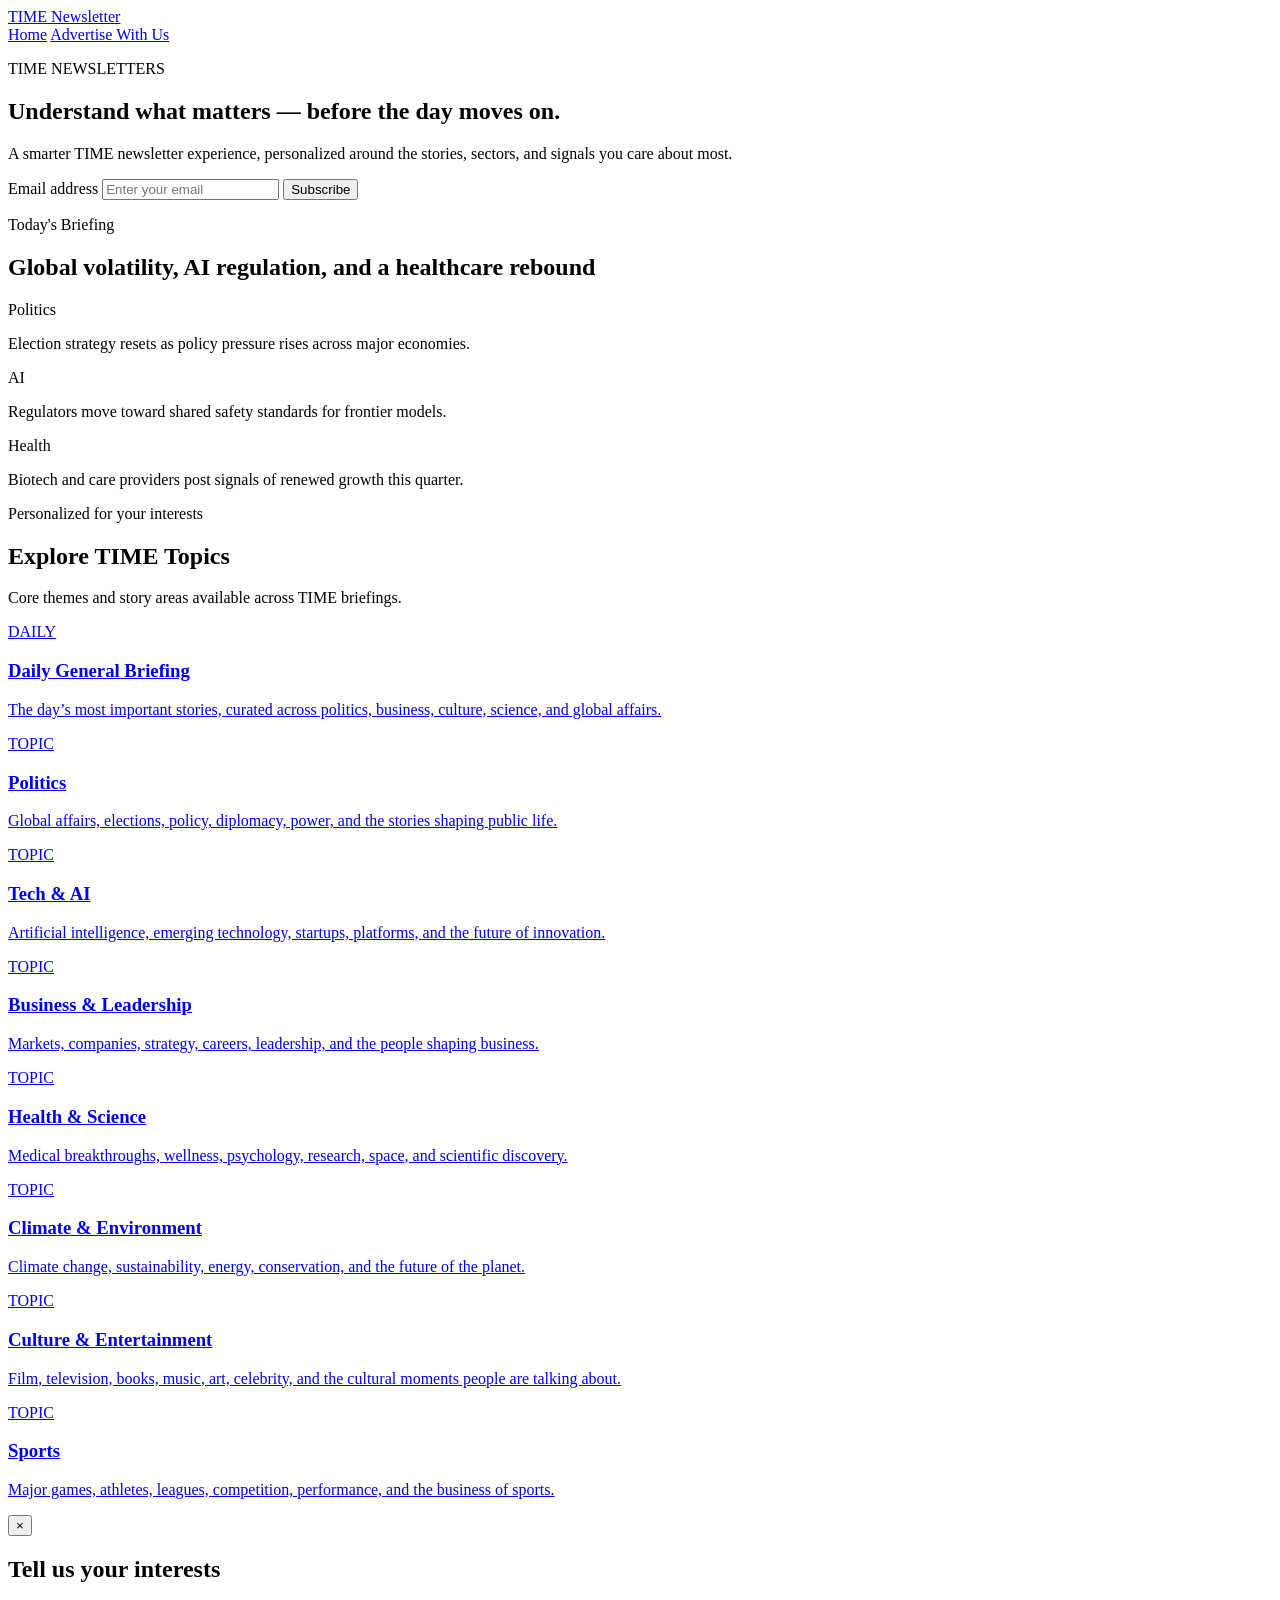
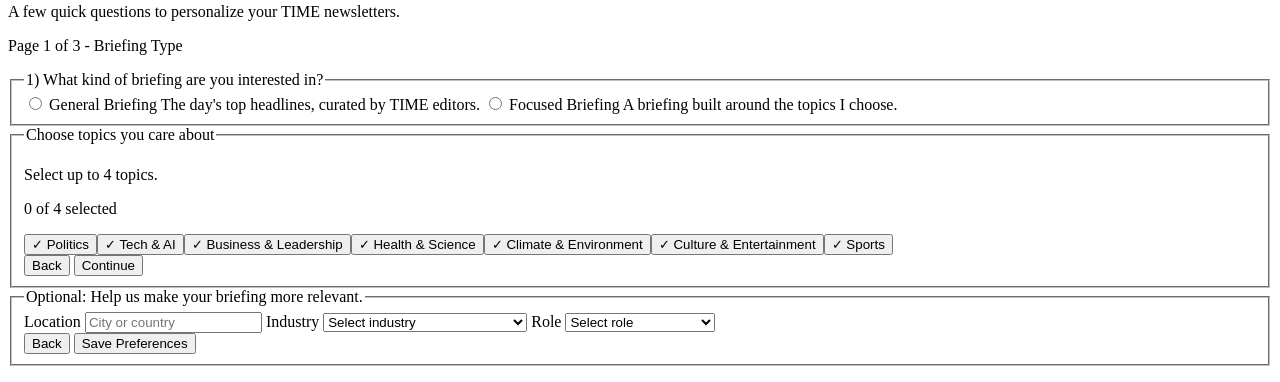
==== docs/index.html @ cae9e34d "major changes" ====
<!DOCTYPE html>
<html lang="en">
  <head>
    <meta charset="UTF-8" />
    <meta name="viewport" content="width=device-width, initial-scale=1.0" />
    <title>TIME Newsletter</title>
    <link rel="preconnect" href="https://fonts.googleapis.com" />
    <link rel="preconnect" href="https://fonts.gstatic.com" crossorigin />
    <link
      href="https://fonts.googleapis.com/css2?family=Libre+Baskerville:wght@400;700&family=Inter:wght@400;500;600;700&display=swap"
      rel="stylesheet"
    />
    <link rel="stylesheet" href="./styles.css" />
  </head>
  <body>
    <header class="site-header">
      <div class="header-inner">
        <a href="./index.html" class="brand-text">TIME Newsletter</a>
        <nav class="header-nav" aria-label="Main navigation">
          <a href="./index.html" class="header-link active">Home</a>
          <a href="./advertise.html" class="header-link">Advertise With Us</a>
        </nav>
      </div>
    </header>

    <main class="home-main">
      <section class="hero-editorial">
        <div class="hero-copy">
          <p class="hero-eyebrow">TIME NEWSLETTERS</p>
          <h1 class="hero-title">Understand what matters — before the day moves on.</h1>
          <p class="hero-subtitle">
            A smarter TIME newsletter experience, personalized around the stories, sectors, and
            signals you care about most.
          </p>
          <form id="subscriptionForm" class="email-form">
            <label for="emailInput" class="visually-hidden">Email address</label>
            <input
              id="emailInput"
              type="email"
              aria-label="Email address"
              placeholder="Enter your email"
              required
            />
            <button id="subscribeBtn" type="submit">Subscribe</button>
          </form>
          <p id="heroMessage" class="hero-message" role="status" aria-live="polite"></p>
          <!-- <ul class="trust-cues">
            <li>Curated by topic</li>
            <li>Personalized to your interests</li>
            <li>Built for daily and weekly readers</li>
          </ul> -->
        </div>

        <aside class="newsletter-preview" aria-label="Newsletter preview">
          <p class="preview-label">Today's Briefing</p>
          <h2>Global volatility, AI regulation, and a healthcare rebound</h2>
          <div class="preview-story">
            <span>Politics</span>
            <p>Election strategy resets as policy pressure rises across major economies.</p>
          </div>
          <div class="preview-story">
            <span>AI</span>
            <p>Regulators move toward shared safety standards for frontier models.</p>
          </div>
          <div class="preview-story">
            <span>Health</span>
            <p>Biotech and care providers post signals of renewed growth this quarter.</p>
          </div>
          <p class="preview-footer">Personalized for your interests</p>
        </aside>
      </section>

      <section class="interest-blocks-section" aria-label="Interest categories">
        <div class="topic-selection-header">
          <div>
            <h2>Explore TIME Topics</h2>
            <p>
              Core themes and story areas available across TIME briefings.
            </p>
          </div>
        </div>
        <div class="home-topic-card-grid">
          <a class="home-topic-card" href="./stories.html?interest=Daily%20General%20Briefing">
            <span class="home-topic-card-label">DAILY</span>
            <h3 class="home-topic-card-title">Daily General Briefing</h3>
            <p class="home-topic-card-description">
              The day’s most important stories, curated across politics, business, culture, science,
              and global affairs.
            </p>
          </a>
          <a class="home-topic-card" href="./stories.html?interest=World%20News%20%26%20Politics">
            <span class="home-topic-card-label">TOPIC</span>
            <h3 class="home-topic-card-title">Politics</h3>
            <p class="home-topic-card-description">
              Global affairs, elections, policy, diplomacy, power, and the stories shaping public
              life.
            </p>
          </a>
          <a class="home-topic-card" href="./stories.html?interest=Tech%20%26%20AI">
            <span class="home-topic-card-label">TOPIC</span>
            <h3 class="home-topic-card-title">Tech &amp; AI</h3>
            <p class="home-topic-card-description">
              Artificial intelligence, emerging technology, startups, platforms, and the future of
              innovation.
            </p>
          </a>
          <a class="home-topic-card" href="./stories.html?interest=Business%20%26%20Leadership">
            <span class="home-topic-card-label">TOPIC</span>
            <h3 class="home-topic-card-title">Business &amp; Leadership</h3>
            <p class="home-topic-card-description">
              Markets, companies, strategy, careers, leadership, and the people shaping business.
            </p>
          </a>
          <a class="home-topic-card" href="./stories.html?interest=Health%20%26%20Science">
            <span class="home-topic-card-label">TOPIC</span>
            <h3 class="home-topic-card-title">Health &amp; Science</h3>
            <p class="home-topic-card-description">
              Medical breakthroughs, wellness, psychology, research, space, and scientific discovery.
            </p>
          </a>
          <a class="home-topic-card" href="./stories.html?interest=Climate%20%26%20Environment">
            <span class="home-topic-card-label">TOPIC</span>
            <h3 class="home-topic-card-title">Climate &amp; Environment</h3>
            <p class="home-topic-card-description">
              Climate change, sustainability, energy, conservation, and the future of the planet.
            </p>
          </a>
          <a class="home-topic-card" href="./stories.html?interest=Culture%20%26%20Entertainment">
            <span class="home-topic-card-label">TOPIC</span>
            <h3 class="home-topic-card-title">Culture &amp; Entertainment</h3>
            <p class="home-topic-card-description">
              Film, television, books, music, art, celebrity, and the cultural moments people are
              talking about.
            </p>
          </a>
          <a class="home-topic-card" href="./stories.html?interest=Sports">
            <span class="home-topic-card-label">TOPIC</span>
            <h3 class="home-topic-card-title">Sports</h3>
            <p class="home-topic-card-description">
              Major games, athletes, leagues, competition, performance, and the business of sports.
            </p>
          </a>
        </div>
      </section>
    </main>

    <div id="questionModal" class="modal hidden" aria-hidden="true">
      <div class="modal-content">
        <button id="closeModalBtn" class="close-btn" aria-label="Close">&times;</button>
        <h2>Tell us your interests</h2>
        <p class="modal-subtitle">A few quick questions to personalize your TIME newsletters.</p>
        <div class="step-status">
          <p id="stepLabel" class="step-label">Page 1 of 3 - Briefing Type</p>
          <div class="step-dots" aria-hidden="true">
            <span class="step-dot active" data-step-dot="1"></span>
            <span class="step-dot" data-step-dot="2"></span>
            <span class="step-dot" data-step-dot="3"></span>
          </div>
        </div>

        <form id="detailsForm" class="details-form">
          <fieldset class="form-step" data-step="1">
            <legend id="briefingTypeLegend">1) What kind of briefing are you interested in?</legend>
            <div id="briefingTypeOptions" class="briefing-options">
              <label class="briefing-option-card">
                <input type="radio" name="briefingType" value="general" />
                <span class="briefing-title">General Briefing</span>
                <span class="briefing-copy">The day's top headlines, curated by TIME editors.</span>
              </label>
              <label class="briefing-option-card">
                <input type="radio" name="briefingType" value="focused" />
                <span class="briefing-title">Focused Briefing</span>
                <span class="briefing-copy">A briefing built around the topics I choose.</span>
              </label>
            </div>
          </fieldset>

          <fieldset class="form-step hidden" data-step="2">
            <legend id="topicStepLegend">Choose topics you care about</legend>
            <p id="topicStepHelp" class="topic-help">Select up to 4 topics.</p>
            <p id="topicSelectionCounter" class="selection-counter">0 of 4 selected</p>
            <div id="topicSelectionGrid" class="topics-grid"></div>
            <div class="step-actions">
              <button type="button" id="backStepBtn2" class="secondary-btn">Back</button>
              <button type="button" id="nextStepBtn3" class="save-btn" disabled>Continue</button>
            </div>
          </fieldset>

          <fieldset class="form-step hidden" data-step="3">
            <legend>Optional: Help us make your briefing more relevant.</legend>
            <div class="profile-grid">
              <label>
                Location
                <input id="locationInput" type="text" placeholder="City or country" />
              </label>
              <label>
                Industry
                <select id="industrySelect">
                  <option value="">Select industry</option>
                  <option>Technology</option>
                  <option>Healthcare</option>
                  <option>Finance</option>
                  <option>Media and Entertainment</option>
                  <option>Retail and E-commerce</option>
                  <option>Manufacturing</option>
                  <option>Education</option>
                  <option>Government and Public Sector</option>
                  <option>Consulting</option>
                  <option>Other</option>
                </select>
              </label>
              <label>
                Role
                <select id="roleSelect">
                  <option value="">Select role</option>
                  <option>Founder / Co-founder</option>
                  <option>C-Level Executive</option>
                  <option>VP / Director</option>
                  <option>Manager</option>
                  <option>Individual Contributor</option>
                  <option>Consultant / Advisor</option>
                  <option>Student / Researcher</option>
                  <option>Other</option>
                </select>
              </label>
            </div>
            <div class="step-actions">
              <button type="button" id="backStepBtn4" class="secondary-btn">Back</button>
              <button type="submit" class="save-btn">Save Preferences</button>
            </div>
          </fieldset>

          <p id="formMessage" class="form-message"></p>
        </form>
      </div>
    </div>

    <script src="./app.js"></script>
  </body>
</html>
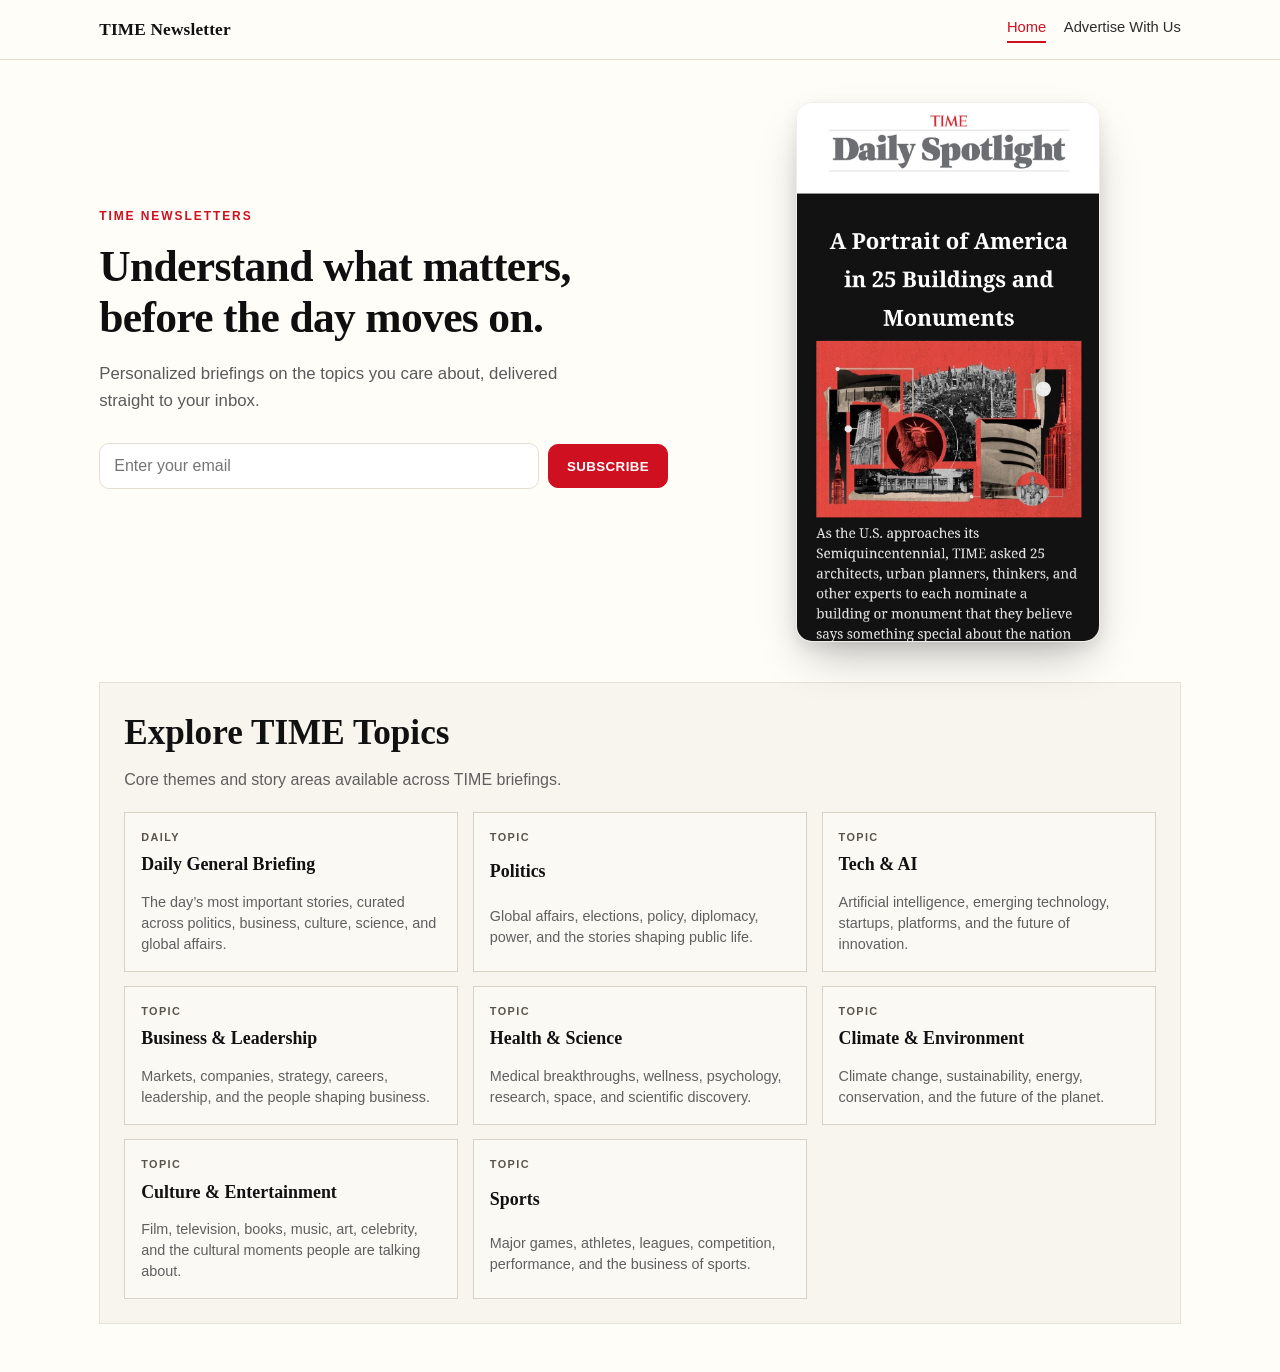
==== commit 23e60a8b: "changes" ====
--- a/docs/index.html
+++ b/docs/index.html
@@ -26,11 +26,10 @@
     <main class="home-main">
       <section class="hero-editorial">
         <div class="hero-copy">
-          <p class="hero-eyebrow">TIME NEWSLETTERS</p>
-          <h1 class="hero-title">Understand what matters — before the day moves on.</h1>
+          <p class="hero-eyebrow">TIME Newsletters</p>
+          <h1 class="hero-title">Understand what matters, before the day moves on.</h1>
           <p class="hero-subtitle">
-            A smarter TIME newsletter experience, personalized around the stories, sectors, and
-            signals you care about most.
+            Personalized briefings on the topics you care about, delivered straight to your inbox.
           </p>
           <form id="subscriptionForm" class="email-form">
             <label for="emailInput" class="visually-hidden">Email address</label>
@@ -44,29 +43,10 @@
             <button id="subscribeBtn" type="submit">Subscribe</button>
           </form>
           <p id="heroMessage" class="hero-message" role="status" aria-live="polite"></p>
-          <!-- <ul class="trust-cues">
-            <li>Curated by topic</li>
-            <li>Personalized to your interests</li>
-            <li>Built for daily and weekly readers</li>
-          </ul> -->
         </div>
 
         <aside class="newsletter-preview" aria-label="Newsletter preview">
-          <p class="preview-label">Today's Briefing</p>
-          <h2>Global volatility, AI regulation, and a healthcare rebound</h2>
-          <div class="preview-story">
-            <span>Politics</span>
-            <p>Election strategy resets as policy pressure rises across major economies.</p>
-          </div>
-          <div class="preview-story">
-            <span>AI</span>
-            <p>Regulators move toward shared safety standards for frontier models.</p>
-          </div>
-          <div class="preview-story">
-            <span>Health</span>
-            <p>Biotech and care providers post signals of renewed growth this quarter.</p>
-          </div>
-          <p class="preview-footer">Personalized for your interests</p>
+          <img src="./newsletter_pic.png" alt="TIME newsletter on a mobile phone" class="newsletter-preview-img" />
         </aside>
       </section>
 
--- a/docs/styles.css
+++ b/docs/styles.css
@@ -0,0 +1,1293 @@
+:root {
+  --time-red: #cf1020;
+  --time-red-dark: #ac0d1a;
+  --ink: #0f0f10;
+  --paper: #f7f5f1;
+  --muted: #5c5c5c;
+  --line: #d9d4ca;
+}
+
+* {
+  box-sizing: border-box;
+}
+
+body {
+  margin: 0;
+  font-family: "Inter", Arial, sans-serif;
+  color: #111111;
+  background: #fffdf8;
+  line-height: 1.5;
+}
+
+.site-header {
+  border-bottom: 1px solid #e8ded2;
+  background: #fffdf8;
+}
+
+.header-inner {
+  max-width: 1120px;
+  margin: 0 auto;
+  padding: 1rem 1.2rem;
+  display: flex;
+  align-items: center;
+  justify-content: space-between;
+  gap: 1rem;
+}
+
+.brand-text {
+  font-family: "Libre Baskerville", Georgia, "Times New Roman", serif;
+  font-weight: 700;
+  color: #111111;
+  text-decoration: none;
+  font-size: 1.08rem;
+  letter-spacing: 0.01em;
+}
+
+.header-nav {
+  display: flex;
+  gap: 1.1rem;
+}
+
+.header-link {
+  text-decoration: none;
+  color: #2c2c2c;
+  font-size: 0.92rem;
+  padding-bottom: 0.2rem;
+  border-bottom: 2px solid transparent;
+}
+
+.header-link:hover,
+.header-link.active {
+  color: var(--time-red);
+  border-bottom-color: var(--time-red);
+}
+
+.home-main {
+  max-width: 1120px;
+  margin: 0 auto;
+  padding: 2.1rem 1.2rem 3rem;
+}
+
+.hero-editorial {
+  display: grid;
+  grid-template-columns: 1.1fr 0.9fr;
+  gap: 3rem;
+  align-items: center;
+}
+
+.hero-eyebrow {
+  margin: 0 0 1rem;
+  color: var(--time-red);
+  font-size: 0.75rem;
+  letter-spacing: 0.16em;
+  text-transform: uppercase;
+  font-weight: 700;
+}
+
+.hero-title {
+  margin: 0;
+  font-family: "Libre Baskerville", Georgia, "Times New Roman", serif;
+  font-size: clamp(2rem, 3.4vw, 3rem);
+  line-height: 1.18;
+  letter-spacing: -0.015em;
+  color: var(--ink);
+}
+
+h1,
+h2,
+h3,
+legend {
+  font-family: "Libre Baskerville", Georgia, serif;
+}
+
+h1 {
+  margin: 0.4rem 0;
+  font-size: clamp(2.2rem, 4vw, 3.3rem);
+  line-height: 1.16;
+  letter-spacing: -0.02em;
+}
+
+.hero-subtitle {
+  font-size: 1.05rem;
+  line-height: 1.6;
+  color: #5a5a5a;
+  margin: 1.1rem 0 1.75rem;
+  max-width: 460px;
+}
+
+.email-form {
+  display: flex;
+  gap: 0.6rem;
+  align-items: center;
+}
+
+.email-form input {
+  flex: 1;
+  min-width: 220px;
+  border: 1px solid #e8ded2;
+  border-radius: 10px;
+  padding: 0.82rem 0.88rem;
+  font-size: 1rem;
+  background: #fff;
+}
+
+.email-form button,
+.save-btn {
+  background: var(--time-red);
+  border: 1px solid var(--time-red);
+  color: #ffffff;
+  font-weight: 600;
+  border-radius: 10px;
+  letter-spacing: 0.03em;
+  text-transform: uppercase;
+  padding: 0.82rem 1.1rem;
+  cursor: pointer;
+}
+
+.email-form button:hover,
+.save-btn:hover {
+  background: var(--time-red-dark);
+}
+
+.email-form button:disabled {
+  opacity: 0.6;
+  cursor: wait;
+}
+
+.secondary-btn {
+  background: #f3eee4;
+  border: 1px solid #c7c0b4;
+  color: var(--ink);
+  font-weight: 600;
+  border-radius: 0;
+  letter-spacing: 0.02em;
+  text-transform: uppercase;
+  padding: 0.9rem 1.25rem;
+  cursor: pointer;
+}
+
+.secondary-btn:hover {
+  background: #e8e1d6;
+}
+
+.hero-message,
+.form-message {
+  min-height: 1.3rem;
+  margin-top: 0.75rem;
+  font-weight: 600;
+  font-size: 0.92rem;
+}
+
+.hero-message.success {
+  color: #1d6e42;
+}
+
+.hero-message.error {
+  color: #8f1f2b;
+}
+
+.trust-cues {
+  margin: 0.55rem 0 0;
+  padding: 0;
+  list-style: none;
+  display: flex;
+  flex-wrap: wrap;
+  gap: 0.45rem 0.9rem;
+  color: #4f4f4f;
+  font-size: 0.88rem;
+}
+
+.trust-cues li::before {
+  content: "";
+  width: 6px;
+  height: 6px;
+  border-radius: 50%;
+  background: var(--time-red);
+  display: inline-block;
+  margin-right: 0.42rem;
+  vertical-align: middle;
+}
+
+.newsletter-preview {
+  display: flex;
+  justify-content: center;
+  align-items: center;
+  padding: 0.5rem;
+}
+
+.newsletter-preview-img {
+  display: block;
+  width: auto;
+  max-width: 100%;
+  max-height: 540px;
+  height: auto;
+  border-radius: 16px;
+  border: 1px solid rgba(0, 0, 0, 0.06);
+  box-shadow: 0 22px 48px -12px rgba(0, 0, 0, 0.28), 0 6px 16px rgba(0, 0, 0, 0.08);
+}
+
+.preview-label {
+  margin: 0;
+  font-size: 0.76rem;
+  font-weight: 700;
+  letter-spacing: 0.09em;
+  text-transform: uppercase;
+  color: var(--time-red);
+}
+
+.newsletter-preview h2 {
+  margin: 0.55rem 0 0.85rem;
+  font-size: 1.24rem;
+  line-height: 1.25;
+}
+
+.preview-story {
+  border-top: 1px solid #eee3d7;
+  padding: 0.7rem 0;
+}
+
+.preview-story span {
+  color: var(--time-red);
+  font-size: 0.76rem;
+  font-weight: 700;
+  letter-spacing: 0.08em;
+  text-transform: uppercase;
+}
+
+.preview-story p {
+  margin: 0.28rem 0 0;
+  color: #373737;
+  font-size: 0.92rem;
+}
+
+.preview-footer {
+  margin: 0.35rem 0 0;
+  color: #5f5f5f;
+  font-size: 0.84rem;
+}
+
+.features-section {
+  margin-top: 2.15rem;
+  display: grid;
+  grid-template-columns: repeat(3, minmax(0, 1fr));
+  gap: 0.95rem;
+}
+
+.interest-blocks-section {
+  margin-top: 2rem;
+  border-top: 1px solid #e8ded2;
+  padding-top: 1.2rem;
+  background: #f8f5ef;
+  border: 1px solid #e8e1d6;
+  padding: 1.5rem;
+}
+
+.interest-blocks-section h2 {
+  margin: 0;
+  font-size: clamp(1.7rem, 3vw, 2.2rem);
+  font-family: "Libre Baskerville", Georgia, serif;
+}
+
+.interest-blocks-section p {
+  margin: 0.5rem 0 0;
+  color: #5f5f5f;
+  max-width: 740px;
+}
+
+.topic-selection-header {
+  display: flex;
+  justify-content: space-between;
+  align-items: flex-start;
+  gap: 1rem;
+  margin-bottom: 1.25rem;
+}
+
+.select-all-pill {
+  border: 1px solid #1a1a1a;
+  background: #fcfaf5;
+  color: #151515;
+  border-radius: 999px;
+  padding: 0.48rem 0.9rem;
+  font-size: 0.72rem;
+  letter-spacing: 0.1em;
+  text-transform: uppercase;
+  font-weight: 600;
+  cursor: pointer;
+  white-space: nowrap;
+}
+
+.select-all-pill:hover {
+  background: #f0ebe1;
+}
+
+.select-all-pill:focus-visible {
+  outline: 2px solid #111;
+  outline-offset: 2px;
+}
+
+.home-topic-card-grid {
+  display: grid;
+  grid-template-columns: repeat(3, minmax(0, 1fr));
+  gap: 0.9rem;
+}
+
+.home-topic-card {
+  width: 100%;
+  border: 1px solid #d8d1c6;
+  background: #fbf9f4;
+  color: #111;
+  text-decoration: none;
+  text-align: left;
+  padding: 1rem;
+  position: relative;
+  display: grid;
+  gap: 0.5rem;
+  cursor: pointer;
+  transition: border-color 180ms ease, background-color 180ms ease, transform 180ms ease;
+}
+
+.home-topic-card:hover {
+  border-color: #8f8678;
+  background: #f4f1e8;
+  transform: translateY(-2px);
+}
+
+.home-topic-card:focus-visible {
+  outline: 2px solid #111;
+  outline-offset: 2px;
+}
+
+.home-topic-card-label {
+  font-size: 0.68rem;
+  letter-spacing: 0.13em;
+  text-transform: uppercase;
+  font-weight: 600;
+  color: #59544b;
+}
+
+.home-topic-card-icon {
+  position: absolute;
+  top: 0.9rem;
+  right: 0.9rem;
+  width: 1.6rem;
+  height: 1.6rem;
+  border-radius: 999px;
+  border: 1px solid #bfb8ab;
+  display: inline-flex;
+  align-items: center;
+  justify-content: center;
+  color: #625d53;
+  background: #f8f4eb;
+  font-size: 1rem;
+  font-weight: 700;
+  transition: border-color 180ms ease, color 180ms ease, background-color 180ms ease;
+}
+
+.home-topic-card:hover .home-topic-card-icon {
+  border-color: #90897c;
+  color: #242424;
+}
+
+.home-topic-card-title {
+  margin: 0;
+  font-size: 1.12rem;
+  line-height: 1.26;
+  font-family: "Libre Baskerville", Georgia, serif;
+}
+
+.home-topic-card-description {
+  margin: 0;
+  color: #3f3f3f;
+  font-size: 0.9rem;
+  line-height: 1.46;
+}
+
+.home-topic-card-state {
+  margin-top: 0.1rem;
+  font-size: 0.76rem;
+  letter-spacing: 0.08em;
+  text-transform: uppercase;
+  color: #6e675d;
+}
+
+.home-topic-card.is-selected {
+  border-color: #111111;
+  background: #efeade;
+}
+
+.home-topic-card.is-selected .home-topic-card-icon {
+  border-color: #111111;
+  background: #111111;
+  color: #fff;
+}
+
+.home-topic-card.is-selected .home-topic-card-state {
+  color: #111111;
+  font-weight: 600;
+}
+
+.stories-main {
+  max-width: 1120px;
+  margin: 0 auto;
+  padding: 2rem 1.2rem 7.4rem;
+}
+
+.stories-hero h1 {
+  margin: 0.35rem 0 0.6rem;
+}
+
+.stories-filter-section {
+  margin-top: 0.8rem;
+  margin-bottom: 1rem;
+}
+
+.stories-category-grid {
+  display: grid;
+  grid-template-columns: repeat(auto-fit, minmax(200px, 1fr));
+  gap: 0.65rem;
+}
+
+.stories-category-chip {
+  text-decoration: none;
+  color: #1e1e1e;
+  border: 1px solid #e2d9cb;
+  background: #fffefb;
+  border-radius: 12px;
+  padding: 0.65rem 0.8rem;
+  font-weight: 600;
+  transition: all 0.18s ease;
+}
+
+.stories-category-chip:hover {
+  border-color: #d2c1a6;
+  background: #fff8ee;
+}
+
+.stories-category-chip.is-active {
+  border-color: #d22b3a;
+  background: #ffecef;
+  box-shadow: 0 0 0 2px rgba(207, 16, 32, 0.12);
+}
+
+.stories-grid {
+  display: grid;
+  grid-template-columns: repeat(auto-fit, minmax(260px, 1fr));
+  gap: 0.9rem;
+}
+
+.sticky-subscribe-bar {
+  position: fixed;
+  inset-inline: 0;
+  bottom: 0;
+  z-index: 1000;
+  background:
+    radial-gradient(circle at top left, rgba(215, 25, 32, 0.055), transparent 34%),
+    linear-gradient(180deg, #fffdf8 0%, #faf5eb 100%);
+  border-top: 1px solid rgba(20, 20, 20, 0.1);
+  box-shadow: 0 -16px 44px rgba(0, 0, 0, 0.1);
+}
+
+.sticky-subscribe-inner {
+  max-width: 1180px;
+  margin: 0 auto;
+  padding: 18px 24px;
+  display: grid;
+  grid-template-columns: minmax(320px, 1fr) minmax(430px, 0.9fr);
+  gap: 32px;
+  align-items: center;
+}
+
+.sticky-subscribe-copy {
+  display: flex;
+  align-items: center;
+  gap: 16px;
+}
+
+.sticky-copy-accent {
+  width: 4px;
+  height: 58px;
+  border-radius: 999px;
+  background: #d71920;
+  box-shadow: 0 0 0 6px rgba(215, 25, 32, 0.06);
+  flex: 0 0 auto;
+}
+
+.sticky-subscribe-eyebrow {
+  margin: 0 0 5px;
+  font-size: 11px;
+  letter-spacing: 0.18em;
+  text-transform: uppercase;
+  color: #d71920;
+  font-weight: 800;
+}
+
+.sticky-subscribe-title {
+  margin: 0;
+  font-family: Georgia, "Times New Roman", serif;
+  font-size: 20px;
+  line-height: 1.05;
+  color: #111;
+  letter-spacing: -0.015em;
+}
+
+.sticky-subscribe-description {
+  margin: 6px 0 0;
+  max-width: 540px;
+  font-size: 11px;
+  line-height: 1.45;
+  color: #4a4a4a;
+}
+
+.sticky-subscribe-form {
+  margin-top: 0; 
+  display: grid;
+  grid-template-columns: 1fr auto;
+  gap: 8px;
+  align-items: center;
+}
+
+.sticky-input-wrap {
+  min-width: 0;
+}
+
+.sticky-subscribe-form input {
+  width: 100%;
+  height: 48px;
+  padding: 0 15px;
+  border: 1px solid rgba(20, 20, 20, 0.18);
+  border-radius: 12px;
+  background: rgba(255, 255, 255, 0.92);
+  font-size: 15px;
+  outline: none;
+  box-shadow: inset 0 1px 0 rgba(255, 255, 255, 0.7);
+}
+
+.sticky-subscribe-form input::placeholder {
+  color: rgba(0, 0, 0, 0.45);
+}
+
+.sticky-subscribe-form input:focus {
+  border-color: #d71920;
+  box-shadow:
+    0 0 0 3px rgba(215, 25, 32, 0.12),
+    inset 0 1px 0 rgba(255, 255, 255, 0.7);
+}
+
+.sticky-subscribe-form input[aria-invalid="true"] {
+  border-color: #d71920;
+}
+
+.sticky-subscribe-button {
+  height: 48px;
+  padding: 0 24px;
+  border: 0;
+  border-radius: 12px;
+  background: #d71920;
+  color: #fff;
+  font-size: 15px;
+  font-weight: 800;
+  cursor: pointer;
+  box-shadow: 0 8px 18px rgba(215, 25, 32, 0.22);
+  transition: background 160ms ease, transform 160ms ease, box-shadow 160ms ease;
+}
+
+.sticky-subscribe-button:hover {
+  background: #b9151b;
+  transform: translateY(-1px);
+  box-shadow: 0 10px 22px rgba(215, 25, 32, 0.28);
+}
+
+.sticky-subscribe-button:active {
+  transform: translateY(0);
+  box-shadow: 0 6px 14px rgba(215, 25, 32, 0.2);
+}
+
+.sticky-subscribe-button:disabled {
+  opacity: 0.75;
+  cursor: wait;
+}
+
+.sticky-subscribe-error {
+  margin: 5px 0 0;
+  min-height: 16px;
+  font-size: 12px;
+  color: #d71920;
+}
+
+.sticky-subscribe-note {
+  grid-column: 1 / -1;
+  margin: -8px 0 0;
+  font-size: 12px;
+  color: #666;
+}
+
+body.topic-landing-page {
+  padding-bottom: 210px;
+}
+
+.story-card {
+  background: #fffefb;
+  border: 1px solid #e8ded2;
+  border-radius: 12px;
+  padding: 1rem;
+  box-shadow: 0 10px 20px rgba(0, 0, 0, 0.04);
+}
+
+.story-image {
+  width: 100%;
+  height: 160px;
+  object-fit: cover;
+  border-radius: 10px;
+  border: 1px solid #ebdfce;
+  margin-bottom: 0.65rem;
+}
+
+.story-kicker {
+  margin: 0;
+  color: var(--time-red);
+  font-size: 0.72rem;
+  letter-spacing: 0.08em;
+  text-transform: uppercase;
+  font-weight: 700;
+}
+
+.story-card h2 {
+  margin: 0.45rem 0 0.55rem;
+  font-size: 1.02rem;
+  line-height: 1.35;
+}
+
+.story-card p {
+  margin: 0;
+  color: #4f4f4f;
+  font-size: 0.92rem;
+}
+
+.feature-card {
+  background: #fffefb;
+  border: 1px solid #e8ded2;
+  border-radius: 12px;
+  padding: 1rem;
+}
+
+.feature-card h3 {
+  margin: 0 0 0.45rem;
+  font-size: 1.04rem;
+}
+
+.feature-card h3::before {
+  content: "";
+  display: block;
+  width: 28px;
+  height: 2px;
+  background: var(--time-red);
+  margin-bottom: 0.5rem;
+}
+
+.feature-card p {
+  margin: 0;
+  color: #5f5f5f;
+  font-size: 0.92rem;
+}
+
+.visually-hidden {
+  position: absolute;
+  width: 1px;
+  height: 1px;
+  padding: 0;
+  margin: -1px;
+  overflow: hidden;
+  clip: rect(0, 0, 0, 0);
+  border: 0;
+}
+
+.modal {
+  position: fixed;
+  inset: 0;
+  background:
+    radial-gradient(circle at 20% 20%, rgba(207, 16, 32, 0.2), transparent 35%),
+    rgba(7, 7, 8, 0.72);
+  backdrop-filter: blur(6px);
+  display: flex;
+  align-items: center;
+  justify-content: center;
+  padding: 1rem;
+  z-index: 10;
+}
+
+.hidden {
+  display: none;
+}
+
+.modal-content {
+  width: min(980px, 98vw);
+  max-height: 92vh;
+  overflow-y: auto;
+  background:
+    linear-gradient(180deg, #fffefc 0%, #fff9f2 100%);
+  border-radius: 16px;
+  border: 1px solid rgba(163, 152, 133, 0.45);
+  border-top: 8px solid var(--time-red);
+  box-shadow: 0 28px 60px rgba(0, 0, 0, 0.35);
+  padding: 1.4rem;
+  position: relative;
+  animation: modalRise 260ms ease-out;
+}
+
+@keyframes modalRise {
+  from {
+    opacity: 0;
+    transform: translateY(14px) scale(0.985);
+  }
+  to {
+    opacity: 1;
+    transform: translateY(0) scale(1);
+  }
+}
+
+.close-btn {
+  position: absolute;
+  top: 0.7rem;
+  right: 0.9rem;
+  font-size: 1.45rem;
+  border: 1px solid #e8dfd0;
+  background: #fff;
+  color: #5e5a53;
+  width: 34px;
+  height: 34px;
+  border-radius: 50%;
+  cursor: pointer;
+  transition: all 0.2s ease;
+}
+
+.close-btn:hover {
+  color: #fff;
+  background: var(--time-red);
+  border-color: var(--time-red);
+}
+
+.modal-subtitle {
+  color: var(--muted);
+  margin-bottom: 0.7rem;
+}
+
+.step-status {
+  margin: 0.2rem 0 1rem;
+  display: flex;
+  align-items: center;
+  justify-content: space-between;
+  gap: 1rem;
+  padding: 0.7rem 0.9rem;
+  background: rgba(255, 255, 255, 0.95);
+  border: 1px solid #eee4d4;
+  border-radius: 12px;
+}
+
+.step-label {
+  margin: 0;
+  font-size: 0.9rem;
+  font-weight: 600;
+  color: #3f3a33;
+}
+
+.step-dots {
+  display: flex;
+  gap: 0.45rem;
+}
+
+.step-dot {
+  width: 28px;
+  height: 6px;
+  border-radius: 999px;
+  border: 1px solid #d4ccbe;
+  background: #f1ece3;
+  transition: all 0.22s ease;
+}
+
+.step-dot.active {
+  background: var(--time-red);
+  border-color: var(--time-red);
+  width: 34px;
+}
+
+fieldset {
+  border: 1px solid #e8dece;
+  border-radius: 12px;
+  padding: 1.1rem;
+  margin: 0.9rem 0;
+  background: #fffdf9;
+  box-shadow: inset 0 1px 0 rgba(255, 255, 255, 0.75);
+}
+
+.step-actions {
+  display: flex;
+  justify-content: space-between;
+  gap: 0.7rem;
+  margin-top: 1rem;
+}
+
+.briefing-options {
+  display: grid;
+  gap: 0.85rem;
+}
+
+.briefing-option-card {
+  display: grid;
+  gap: 0.3rem;
+  border: 1px solid #e5ddd0;
+  border-radius: 14px;
+  padding: 0.9rem 0.95rem;
+  background: linear-gradient(180deg, #ffffff 0%, #fffcf7 100%);
+  cursor: pointer;
+  box-shadow: 0 6px 16px rgba(14, 16, 22, 0.05);
+  transition: all 0.22s ease;
+}
+
+.briefing-option-card input {
+  display: none;
+}
+
+.briefing-option-card:hover {
+  border-color: #d3c2a9;
+  background: linear-gradient(180deg, #fffdf8 0%, #fff6ea 100%);
+  transform: translateY(-2px);
+  box-shadow: 0 12px 24px rgba(14, 16, 22, 0.08);
+}
+
+.briefing-option-card:has(input:checked) {
+  border-color: #d22b3a;
+  box-shadow:
+    0 0 0 3px rgba(207, 16, 32, 0.16),
+    0 14px 28px rgba(207, 16, 32, 0.13);
+  background: linear-gradient(180deg, #fff5f6 0%, #ffe8eb 100%);
+}
+
+.briefing-title {
+  font-weight: 700;
+  font-size: 1rem;
+  letter-spacing: 0.01em;
+}
+
+.briefing-copy {
+  color: #5a544a;
+  font-size: 0.915rem;
+  line-height: 1.45;
+}
+
+.topics-grid {
+  display: grid;
+  grid-template-columns: repeat(auto-fit, minmax(180px, 1fr));
+  gap: 0.6rem;
+}
+
+.topic-help {
+  margin: 0.2rem 0 0.7rem;
+  color: #6a6257;
+  font-size: 0.88rem;
+}
+
+.selection-counter {
+  margin: 0 0 0.8rem;
+  font-size: 0.88rem;
+  font-weight: 700;
+  color: #5f584e;
+}
+
+.topic-chip,
+.priority-chip {
+  border: 1px solid #e2d9cb;
+  border-radius: 14px;
+  padding: 0.68rem 0.78rem;
+  background: linear-gradient(180deg, #ffffff 0%, #fffcf7 100%);
+  font-size: 0.93rem;
+  cursor: pointer;
+  box-shadow: 0 4px 12px rgba(14, 16, 22, 0.04);
+  transition: all 0.2s ease;
+  display: inline-flex;
+  align-items: center;
+  justify-content: space-between;
+  gap: 0.55rem;
+  text-align: left;
+}
+
+.topic-chip:hover,
+.priority-chip:hover {
+  border-color: #d2c1a6;
+  background: linear-gradient(180deg, #fffdf8 0%, #fff6ea 100%);
+  transform: translateY(-1px);
+}
+
+.topic-chip:focus-visible,
+.priority-chip:focus-visible {
+  outline: 3px solid rgba(207, 16, 32, 0.2);
+  outline-offset: 2px;
+}
+
+.topic-chip.is-selected {
+  background: linear-gradient(180deg, #fff5f6 0%, #ffe8eb 100%);
+  border-color: #d22b3a;
+  box-shadow:
+    0 0 0 2px rgba(207, 16, 32, 0.14),
+    0 10px 20px rgba(207, 16, 32, 0.1);
+}
+
+.topic-chip-check {
+  width: 22px;
+  height: 22px;
+  border-radius: 50%;
+  display: inline-flex;
+  align-items: center;
+  justify-content: center;
+  background: #efe7d7;
+  color: #7f7567;
+  font-size: 0.8rem;
+  transform: scale(0.92);
+  opacity: 0.6;
+  transition: all 0.2s ease;
+}
+
+.topic-chip.is-selected .topic-chip-check {
+  background: var(--time-red);
+  color: #fff;
+  opacity: 1;
+  transform: scale(1);
+}
+
+.topic-chip-label,
+.priority-chip-label {
+  font-weight: 500;
+  flex: 1;
+}
+
+.topic-chip.is-selected .topic-chip-label {
+  font-weight: 700;
+}
+
+.priority-chip-badge {
+  width: 22px;
+  height: 22px;
+  border-radius: 50%;
+  display: inline-flex;
+  align-items: center;
+  justify-content: center;
+  background: #efe7d7;
+  color: #8f8578;
+  transition: all 0.2s ease;
+}
+
+.priority-chip.is-priority {
+  background: linear-gradient(180deg, #fff2f4 0%, #ffe5ea 100%);
+  border-color: #d22b3a;
+  box-shadow:
+    0 0 0 2px rgba(207, 16, 32, 0.12),
+    0 10px 20px rgba(207, 16, 32, 0.08);
+}
+
+.priority-chip.is-priority .priority-chip-badge {
+  background: #d09b2a;
+  color: #fff;
+}
+
+.save-btn:disabled {
+  opacity: 0.45;
+  cursor: not-allowed;
+  pointer-events: none;
+}
+
+.interests-grid {
+  display: grid;
+  grid-template-columns: repeat(auto-fit, minmax(260px, 1fr));
+  gap: 0.7rem;
+}
+
+.general-interest-option {
+  display: inline-flex;
+  align-items: center;
+  gap: 0.5rem;
+  margin-bottom: 0.8rem;
+  padding: 0.45rem 0.75rem;
+  border: 1px solid #ddd2c3;
+  border-radius: 999px;
+  background: #fff;
+  font-size: 0.9rem;
+}
+
+.general-interest-option input {
+  accent-color: var(--time-red);
+}
+
+.interest-item {
+  border: 1px solid #e5e1d7;
+  border-radius: 10px;
+  padding: 0.65rem;
+  background: linear-gradient(180deg, #ffffff 0%, #fffdfa 100%);
+  transition: all 0.18s ease;
+}
+
+.interest-item:hover {
+  border-color: #d5cbbb;
+  transform: translateY(-1px);
+}
+
+.interest-item h4 {
+  margin: 0 0 0.45rem;
+  font-size: 0.95rem;
+}
+
+.interest-levels {
+  display: flex;
+  gap: 0.55rem;
+  flex-wrap: nowrap;
+  font-size: 0.8rem;
+  justify-content: space-between;
+}
+
+.interest-levels label {
+  display: inline-flex;
+  align-items: center;
+  gap: 0.2rem;
+  padding: 0.24rem 0.3rem;
+  border: 1px solid #ddd4c5;
+  background: #fff;
+  white-space: nowrap;
+  flex: 1 1 auto;
+  justify-content: center;
+  border-radius: 8px;
+  transition: all 0.18s ease;
+}
+
+.interest-levels label:hover {
+  border-color: #c4b7a2;
+  background: #fff8ee;
+}
+
+.notes-label {
+  margin-top: 0.9rem;
+  display: block;
+}
+
+textarea,
+input[type="text"] {
+  width: 100%;
+  border: 1px solid #cdc5b6;
+  border-radius: 10px;
+  padding: 0.75rem;
+  margin-top: 0.5rem;
+  background: #fff;
+  transition: all 0.2s ease;
+}
+
+select {
+  width: 100%;
+  border: 1px solid #cdc5b6;
+  border-radius: 10px;
+  padding: 0.75rem;
+  margin-top: 0.5rem;
+  background: #fff;
+  transition: all 0.2s ease;
+}
+
+input:focus,
+textarea:focus,
+select:focus {
+  outline: 2px solid rgba(207, 16, 32, 0.2);
+  border-color: var(--time-red);
+}
+
+.profile-grid {
+  display: grid;
+  grid-template-columns: repeat(auto-fit, minmax(220px, 1fr));
+  gap: 0.8rem 1rem;
+}
+
+.profile-grid label {
+  display: flex;
+  flex-direction: column;
+  font-weight: 600;
+  font-size: 0.92rem;
+}
+
+.radio-group {
+  display: flex;
+  gap: 1rem;
+  flex-wrap: wrap;
+}
+
+.radio-group label {
+  padding: 0.45rem 0.75rem;
+  border: 1px solid #ddd2c3;
+  border-radius: 999px;
+  background: #fff;
+  font-size: 0.92rem;
+  cursor: pointer;
+  transition: all 0.18s ease;
+}
+
+.radio-group label:hover {
+  border-color: #cdbba2;
+  background: #fff7eb;
+}
+
+legend {
+  font-size: 1.04rem;
+  margin-bottom: 0.5rem;
+}
+
+@media (max-width: 640px) {
+  .modal-content {
+    border-radius: 12px;
+    padding: 1rem;
+  }
+
+  .step-status {
+    flex-direction: column;
+    align-items: flex-start;
+  }
+
+}
+
+@media (max-width: 920px) {
+  .hero-editorial {
+    grid-template-columns: 1fr;
+  }
+
+  .features-section {
+    grid-template-columns: 1fr;
+  }
+
+  .email-form {
+    flex-direction: column;
+    align-items: stretch;
+  }
+
+  .email-form button {
+    width: 100%;
+  }
+
+  .header-inner {
+    flex-wrap: wrap;
+  }
+
+  .home-topic-card-grid {
+    grid-template-columns: repeat(2, minmax(0, 1fr));
+  }
+
+  .sticky-subscribe-inner {
+    padding: 12px 20px;
+    grid-template-columns: 1fr;
+    gap: 20px;
+    align-items: start; 
+  }
+
+  .sticky-subscribe-copy {
+    align-items: flex-start;
+    gap: 12px;
+  }
+
+  .sticky-copy-accent {
+    height: 46px;
+    width: 3px;
+  }
+
+  .sticky-subscribe-title {
+    font-size: 10px;
+  }
+
+  .sticky-subscribe-description {
+    font-size: 10px;
+  }
+
+  .sticky-subscribe-form {
+    grid-template-columns: 1fr;
+  }
+
+  .sticky-subscribe-button {
+    width: 100%;
+  }
+
+  body.topic-landing-page {
+    padding-bottom: 100px;
+  }
+}
+
+@media (max-width: 640px) {
+  .topic-selection-header {
+    flex-direction: column;
+  }
+
+  .interest-blocks-section {
+    padding: 1.1rem;
+  }
+
+  .home-topic-card-grid {
+    grid-template-columns: 1fr;
+  }
+}
+
+.ad-page {
+  min-height: calc(100vh - 60px);
+  background: var(--paper);
+  padding: 1.4rem 1rem 2.5rem;
+}
+
+.ad-hero {
+  max-width: 920px;
+  margin: 0 auto 1rem;
+  text-align: center;
+}
+
+.ad-hero h1 {
+  margin: 0.45rem 0 0.5rem;
+  text-shadow: none;
+  color: var(--ink);
+}
+
+.ad-hero p {
+  max-width: 680px;
+  margin: 0.25rem auto 0;
+  color: var(--muted);
+}
+
+.ad-form-wrap {
+  max-width: 920px;
+  margin: 0 auto;
+  background: #fff;
+  border: 1px solid #e6ddce;
+  border-top: 6px solid var(--time-red);
+  border-radius: 14px;
+  padding: 1.2rem;
+  box-shadow: 0 14px 28px rgba(0, 0, 0, 0.08);
+}
+
+.ad-subtitle {
+  margin-top: 0.1rem;
+  color: var(--muted);
+}
+
+.ad-form {
+  display: grid;
+  grid-template-columns: repeat(2, minmax(0, 1fr));
+  gap: 0.85rem 1rem;
+}
+
+.ad-form label {
+  display: flex;
+  flex-direction: column;
+  gap: 0.25rem;
+  font-weight: 600;
+  font-size: 0.9rem;
+}
+
+.ad-form .full-width {
+  grid-column: 1 / -1;
+}
+
+.ad-form .save-btn {
+  width: fit-content;
+}
+
+@media (max-width: 740px) {
+  .ad-form {
+    grid-template-columns: 1fr;
+  }
+}
